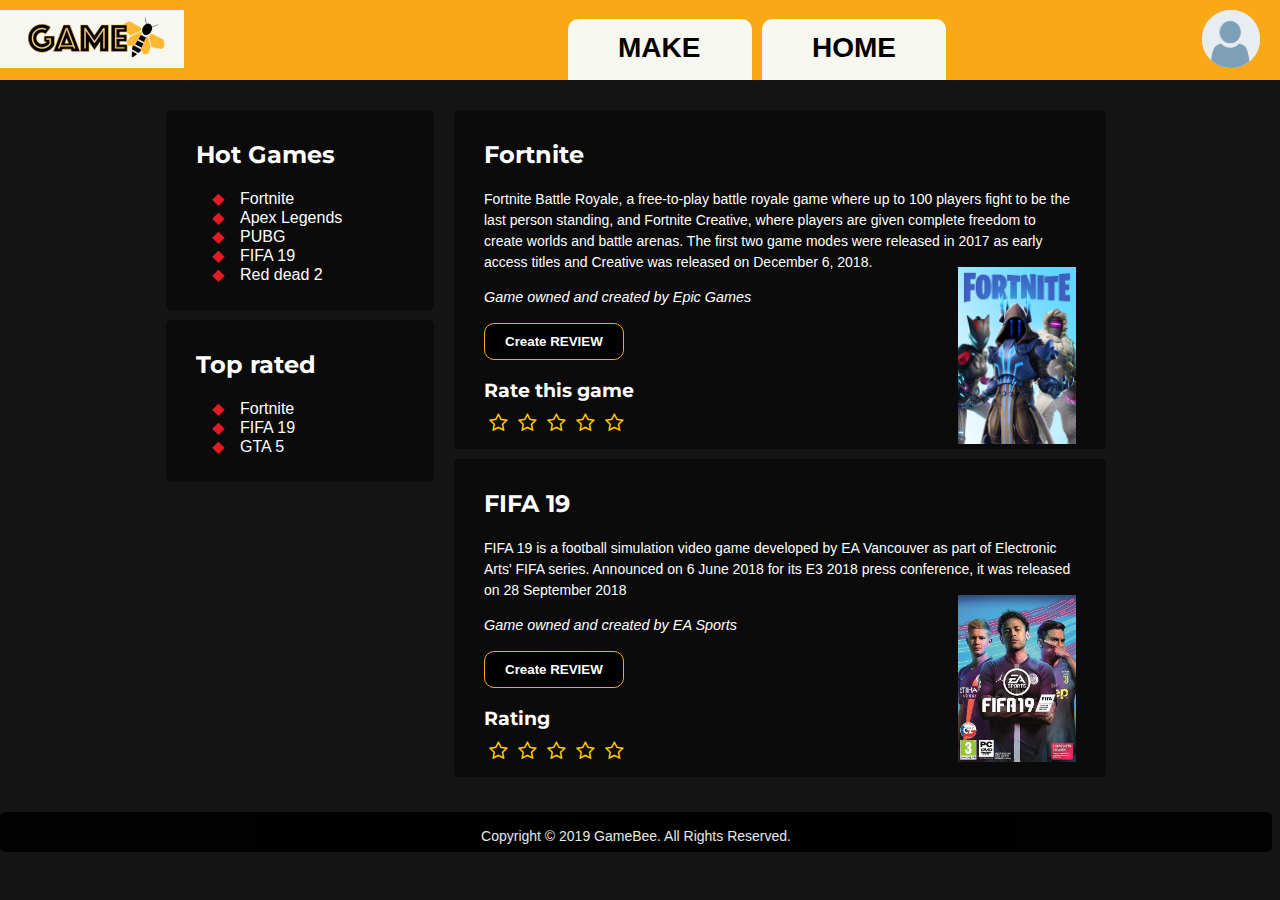
==== GameBee/index.html @ d66dc52a "GameBee-pagina principala" ====
<!DOCTYPE html>
<html>
<head>
  <title>Game Bee</title>
  <meta charset="UTF-8">
  <meta name="description" content="Games database">
  <meta name="author" content="Rares & Gabi & Andrada & Razvan">
  <meta name="viewport" content="width=device-width, initial-scale=1.0">
  <link rel="shortcut icon" type="image/x-icon" href="logo.png" />
  <link rel="stylesheet" type="text/css" href="style.css">
  <link href='https://fonts.googleapis.com/css?family=Montserrat' rel='stylesheet'>
  <link rel="stylesheet" href="https://maxcdn.bootstrapcdn.com/font-awesome/4.6.1/css/font-awesome.min.css">
  <meta http-equiv="X-UA-Compatible" content="ie=edge">
  <!-- <script src=".\anime.min.js"></script> -->

</head>
<body>
  <nav class="navbar">
    <div class="avatar">
      <img src="avatar.png" alt="Account" width="100%">
     </div>
     <div class="login-menu">
     </div>
    <div class="navbar-logo">
      <?xml version="1.0" encoding="utf-8"?>
      <!-- Generator: Adobe Illustrator 23.0.2, SVG Export Plug-In . SVG Version: 6.00 Build 0)  -->
      <svg class="logo" version="1.1" id="Layer_1" xmlns="http://www.w3.org/2000/svg" xmlns:xlink="http://www.w3.org/1999/xlink" x="0px" y="0px"
      viewBox="0 0 260.31 104.74" style="enable-background:new 0 0 260.31 104.74;" xml:space="preserve">
      <style type="text/css">
      .st0{stroke:#FBB03B;stroke-miterlimit:10;}
      </style>
      <g id="snUvzw.tif">

        <image style="overflow:visible;" width="1271" height="868" id="Layer_0" xlink:href="[data-uri]" transform="matrix(0.0584 0.0305 -0.0397 0.076 186.1343 0)">
      </image>
     </g>
     <g>
      <path class="st0" d="M32.18,43.34c-0.86-0.77-1.94-1.36-3.24-1.76c-1.3-0.41-2.57-0.61-3.82-0.61c-1.39,0-2.66,0.25-3.82,0.76
      c-1.15,0.5-2.15,1.2-2.99,2.09c-0.84,0.89-1.5,1.96-1.98,3.2c-0.48,1.25-0.72,2.59-0.72,4.03s0.26,2.78,0.79,4.03
      c0.53,1.25,1.25,2.32,2.16,3.2c0.91,0.89,1.98,1.58,3.2,2.09c1.22,0.5,2.53,0.76,3.92,0.76c1.63,0,3.12-0.35,4.46-1.04
      c1.34-0.7,2.5-1.64,3.46-2.84H29.3V47.15h18.5v15.98c-1.1,1.97-2.42,3.76-3.96,5.36c-1.54,1.61-3.25,2.99-5.15,4.14
      c-1.9,1.15-3.95,2.04-6.16,2.66c-2.21,0.62-4.49,0.94-6.84,0.94c-3.46,0-6.72-0.65-9.79-1.94c-3.07-1.3-5.75-3.07-8.03-5.33
      c-2.28-2.26-4.08-4.92-5.4-7.99C1.16,57.9,0.5,54.59,0.5,51.04c0-3.46,0.62-6.72,1.87-9.79c1.25-3.07,2.96-5.75,5.15-8.03
      c2.18-2.28,4.78-4.08,7.78-5.4c3-1.32,6.23-1.98,9.68-1.98c2.69,0,5.02,0.26,6.98,0.79c1.97,0.53,3.62,1.13,4.97,1.8
      c1.58,0.77,2.9,1.61,3.96,2.52L32.18,43.34z M32.9,34.05c-0.62-0.29-1.32-0.53-2.09-0.72c-0.67-0.19-1.46-0.36-2.38-0.5
      c-0.91-0.14-1.92-0.22-3.02-0.22c-2.54,0-4.92,0.46-7.13,1.37c-2.21,0.91-4.13,2.17-5.76,3.78c-1.63,1.61-2.92,3.54-3.85,5.8
      c-0.94,2.26-1.4,4.75-1.4,7.49s0.48,5.23,1.44,7.49c0.96,2.26,2.28,4.19,3.96,5.8c1.68,1.61,3.64,2.87,5.87,3.78
      c2.23,0.91,4.62,1.37,7.16,1.37c3.31,0,6.31-0.78,9-2.34c2.69-1.56,4.87-3.64,6.55-6.23v-9.43h-7.63v1.73h5.76v7.2
      c-1.49,2.21-3.42,3.96-5.8,5.26s-5,1.94-7.88,1.94c-2.3,0-4.45-0.4-6.44-1.19c-1.99-0.79-3.74-1.92-5.26-3.38
      c-1.51-1.46-2.7-3.22-3.56-5.26c-0.86-2.04-1.3-4.28-1.3-6.73c0-2.45,0.42-4.69,1.26-6.73c0.84-2.04,1.99-3.79,3.46-5.26
      c1.46-1.46,3.18-2.59,5.15-3.38c1.97-0.79,4.1-1.19,6.41-1.19c0.86,0,1.68,0.07,2.45,0.22c0.77,0.14,1.44,0.29,2.02,0.43
      c0.67,0.19,1.3,0.38,1.87,0.58L32.9,34.05z"/>
      <path class="st0" d="M64.22,26.99h11.52l18.22,48.02H78.84l-1.58-4.32H62.71l-1.58,4.32H46L64.22,26.99z M56.73,69.25l1.37-3.6
      h23.76l1.37,3.6h2.02l-13.9-36.5h-2.74l-13.9,36.5H56.73z M69.98,34.48l11.23,29.45H58.75L69.98,34.48z M73.22,60.11l-3.24-8.42
      l-3.24,8.42H73.22z"/>
      <path class="st0" d="M95.04,26.99h12.67l12.53,18.43l12.46-18.43h12.67v48.02h-15.34V57.74l-9.79,14.4l-9.86-14.4v17.28H95.04
      V26.99z M104.11,69.25V36.21l16.13,23.47l16.06-23.47v33.05h1.87v-36.5h-1.87l-16.06,23.69l-16.13-23.69h-1.87v36.5H104.11z"/>
      <path class="st0" d="M150.4,26.99h28.3v12.6h-12.96v5.33h12.74v11.95h-12.74v5.54h13.46v12.6h-28.8V26.99z M173.88,69.25v-1.73
      h-14.4V51.76h13.68v-1.73h-13.68V34.48h14.4v-1.73H157.6v36.5H173.88z"/>
     </g>
     </svg>
    </div>
    <div class="navbar-button">
        <a class="active nav-link nav-link-ltr" href="Create.html">Home</a>
    </div>
    <div class="navbar-button">
        <a class="active nav-link nav-link-ltr" href="Create.html">Make</a>
    </div>
  </nav>
<div class="wrapper">
      <div class="row">
          <div class="column-left">

           <article class="article-content">
              <h2>Hot Games</h2>
              <ul>
                  <li><a class="link-hover" href="#">Fortnite</a></li>
                  <li><a class="link-hover" href="#">Apex Legends</a></li>
                  <li><a class="link-hover" href="#">PUBG</a></li>
                  <li><a class="link-hover" href="#">FIFA 19</a></li>
                  <li><a class="link-hover" href="#">Red dead 2</a></li>

              </ul>
           </article>

           <article class="article-content">
              <h2>Top rated</h2>
              <ul>
                  <li><a class="link-hover" href="#">Fortnite</a></li>
                  <li><a class="link-hover" href="#">FIFA 19</a></li>
                  <li><a class="link-hover" href="#">GTA 5</a></li>
              </ul>
           </article>

          </div>
          <div class="column-right">

          <article class="article-content">
              <header>
                  <h2>Fortnite</h2>
              </header>
              <content>
                  <p>
                     Fortnite Battle Royale, a free-to-play battle royale game where up
                      to 100 players fight to be the last person standing, and Fortnite Creative,
                       where players are given complete freedom to create worlds and battle arenas.
                        The first two game modes were released in 2017 as early access titles and Creative was
                         released on December 6, 2018.
                  </p>
                  <img src="Fortnite.jpg" alt="Fortnite-image" width="20%">
              </content>

              <footer>
                  <p class="post-info">Game owned and created by Epic Games</p>
              </footer>

              <button onclick="location.href ='./Chestionar.html'" class="fancy-button">
                  Create REVIEW
              </button>

              <h3>Rate this game</h3>
              <div class="rating">
                  <span class="rating-star" data-value="5"></span>
                  <span class="rating-star" data-value="4"></span>
                  <span class="rating-star" data-value="3"></span>
                  <span class="rating-star" data-value="2"></span>
                  <span class="rating-star" data-value="1"></span>
              </div>
            </article>
          <article class="article-content">
              <header>
                  <h2>FIFA 19</h2>
              </header>
              <content>
                  <p>
                    FIFA 19 is a football simulation video game developed by
                       EA Vancouver as part of Electronic Arts' FIFA series.
                      Announced on 6 June 2018 for its E3 2018 press conference,
                      it was released on 28 September 2018
                  </p>
                  <img src="Fifa.jpg" alt="Fortnite-image" width="20%">
              </content>

              <footer>
                  <p class="post-info">Game owned and created by EA Sports</p>
              </footer>

              <button onclick="location.href ='./create.html'" class="fancy-button">
                  Create REVIEW
              </button>

              <h3>Rating</h3>
         <div class="rating">
                  <span class="rating-star" data-value="5"></span>
                  <span class="rating-star" data-value="4"></span>
                  <span class="rating-star" data-value="3"></span>
                  <span class="rating-star" data-value="2"></span>
                  <span class="rating-star" data-value="1"></span>
              </div>

          </article>

          </div>
      </div>
  </div>

<footer class="mainFooter">

  <p>Copyright © 2019 GameBee. All Rights Reserved.</p>

</footer>

</body>

</html>
---- GameBee/style.css ----
* {
  box-sizing: border-box;
}
body {
  background-color: #141414;
  margin-top: 0%;
  margin-bottom: 0%;
  margin-left: 0%;
  margin-bottom: 0%;
}

.navbar {
  background-color:  #FAA916;
  width: 100%;
  height: 80px;
  position: fixed;

}
.navbar .navbar-logo {
  background-color: #F7F7F2;
  height: 58px;
  width: 184px;
  margin-top: 10px;
  float: left;
}
.navbar .logo {
  height: 100%;
  width: 160px;
  margin-left: 20px;
  position: relative;

}
.navbar .navbar-button:nth-last-of-type(1n+2) {
  margin-right:20%;
}
.navbar .navbar-button {
  background-color: #F7F7F2;
  height: 61px;
  width: 184px;
  margin-left: 10px;
  margin-top: 19px;
  float: right;
  -webkit-border-top-left-radius: 10px;
  -webkit-border-top-right-radius: 10px;
  -moz-border-radius-topleft: 10px;
  -moz-border-radius-topright: 10px;
  border-top-left-radius: 10px;
  border-top-right-radius: 10px;
  border-color: #141414;

}
.navbar .avatar {
  background-color: white;
  height: 58px;
  width: 58px;
  border-radius: 50%;
  float: right;
  margin-right:20px;
  margin-top: 10px;
  z-index: 1;
}
.navbar .login-menu {
  background-color: #6B2B06;
  height: 400px;
  width: 300px;
  top:3px;
  right:10px;
  position: absolute;
  z-index: -1;
  border-radius: 10px 30px 10px 10px;
  display: none;
  -webkit-transition:  2s;
  transition: width 2s;
}
.navbar .avatar:hover + .login-menu, .login-menu:hover{
  display: inline-block;

}
.navbar .avatar:hover ~ .navbar-button{

}
.navbar .login-menu:hover ~ .navbar-button{
 }
p {
  color: white;
  font-size: 87.5%;
  font-family: Arial, Helvetica, sans-serif;
  line-height: 1.5;
  text-align: left;

}

h2 {
  color: #ffffff;
  font-family: 'Montserrat';

}
h3 {
  color: white;
  font-family: 'Montserrat';
  margin-bottom: 10px;
  font-weight: bolder;
}
ul {
  font-family: Arial, Helvetica, sans-serif ;
  list-style: none;
  padding: 0px;
}
ul li:before{
    content: '\25C6';
    color: #e51b23;
    margin: 0 1em;
}
a {
  font-family: Arial, Helvetica, sans-serif ;
  text-decoration: none;
  color: white;
}
.link-hover {
  opacity : 1 !important;
  -webkit-transition : all 0.4s ease-in-out ;
  -moz-transition : all 0.4s ease-in-out ;
  transition : all 0.4s ease-in-out ;
}
.link-hover:hover {
  opacity : 0.6 !important;
  -webkit-transition : all 0.4s ease-in-out ;
  -moz-transition : all 0.4s ease-in-out ;
  transition : all 0.4s ease-in-out ;
}
.column-left {
    float: left;
    width: 30%;
}
.column-right {
    float: left;
    width: 70%;
}
.content{
  width: 70%;
  float: left;
 }
.article-content{
  background-color: rgb(0,0,0, 0.45);
  border-radius: 5px;
  padding: 10px 30px;
  margin: 10px 10px;
 }
.post-info{
  font-style: italic;
  color: white;
  font-size: 90%;
}
.wrapper {
    width: 960px;
    position: relative;
    background: transparent;
    margin-left: auto;
    margin-right: auto;
    padding-top: 100px;
    z-index: -1;
}
content img {
  float: right;
  margin-top:-20px;
}
@media screen and (max-width: 1000px) {
  .column-right {
      float: left;
      width: 60%;
  }
}
@media screen and (max-width: 900px) {
  .column-right {
      float: left;
      width: 50%;
  }
}
@media screen and (max-width: 768px) {
    .column-right {
      width: 100%;
    }
    .column-left {
      width: 100%;
    }
    .wrapper {
      width: 100%;
      padding-top: 140px;
    }
    .column {
        width: 100%;
    }
  }

.nav-link {
  font-weight: bold;
  font-size: 28px;
  text-transform: uppercase;
  text-decoration: none;
  color: #000000;
  padding: 13px 0px;
  margin: 0px 50px;
  display: inline-block;
  position: relative;
  margin-right:100px;
}
.nav-link::before {
  transition: 300ms;
  height: 4px;
  content: "";
  position: absolute;
  background-color: #000000;
}
.nav-link-ltr::before {
  width: 0%;
  bottom: 10px;
}
.nav-link-ltr:hover::before {
  width: 100%;
}
@media screen and (max-width: 768px) {

  .header-right {
    width: 100%;
  }
  .nav-link {
    margin: 0px 8px 0px 0px;
  }
  .header {
    height:120px;
  }
}
/* Footer */

.mainFooter{
  width: 100%;
  height: 40px;
  float: left;
  border-radius: 5px;
  margin-top: 2%;
  background-color: black;
  opacity: 0.9
}

.mainFooter p{
  text-align: center;
  color : white;
}


/* Rating */

.rating {
  overflow: hidden;
  display: inline-block;
  position: relative;
  font-size:20px;
  color: #FFCA00;
}
.rating-star {
  padding: 0 5px;
  margin: 0;
  cursor: pointer;
  display: block;
  float: right;
}
.rating-star:after {
  position: relative;
  font-family: FontAwesome;
  content:'\f006';
}
.rating-star.checked ~ .rating-star:after,
.rating-star.checked:after {
  content:'\f005';
}
.rating:hover .rating-star:after {content:'\f006';}
.rating-star:hover ~ .rating-star:after,
.rating-star:hover:after {
  content:'\f005' !important;
}

/* Button */

.fancy-button {
  display: block;
  background-color: black;
  border: 1px solid #FAA916;
  border-radius: 10px;
  padding: 10px 20px;
  margin: 10px 0px;
  color: white;
  font-weight: bold;
  -webkit-transition : all 0.4s ease-in-out ;
  -moz-transition : all 0.4s ease-in-out ;
  transition : all 0.4s ease-in-out ;
}
.fancy-button:hover {
  background-color: #FAA916;
  -webkit-transition : all 0.4s ease-in-out ;
  -moz-transition : all 0.4s ease-in-out ;
  transition : all 0.4s ease-in-out ;

}
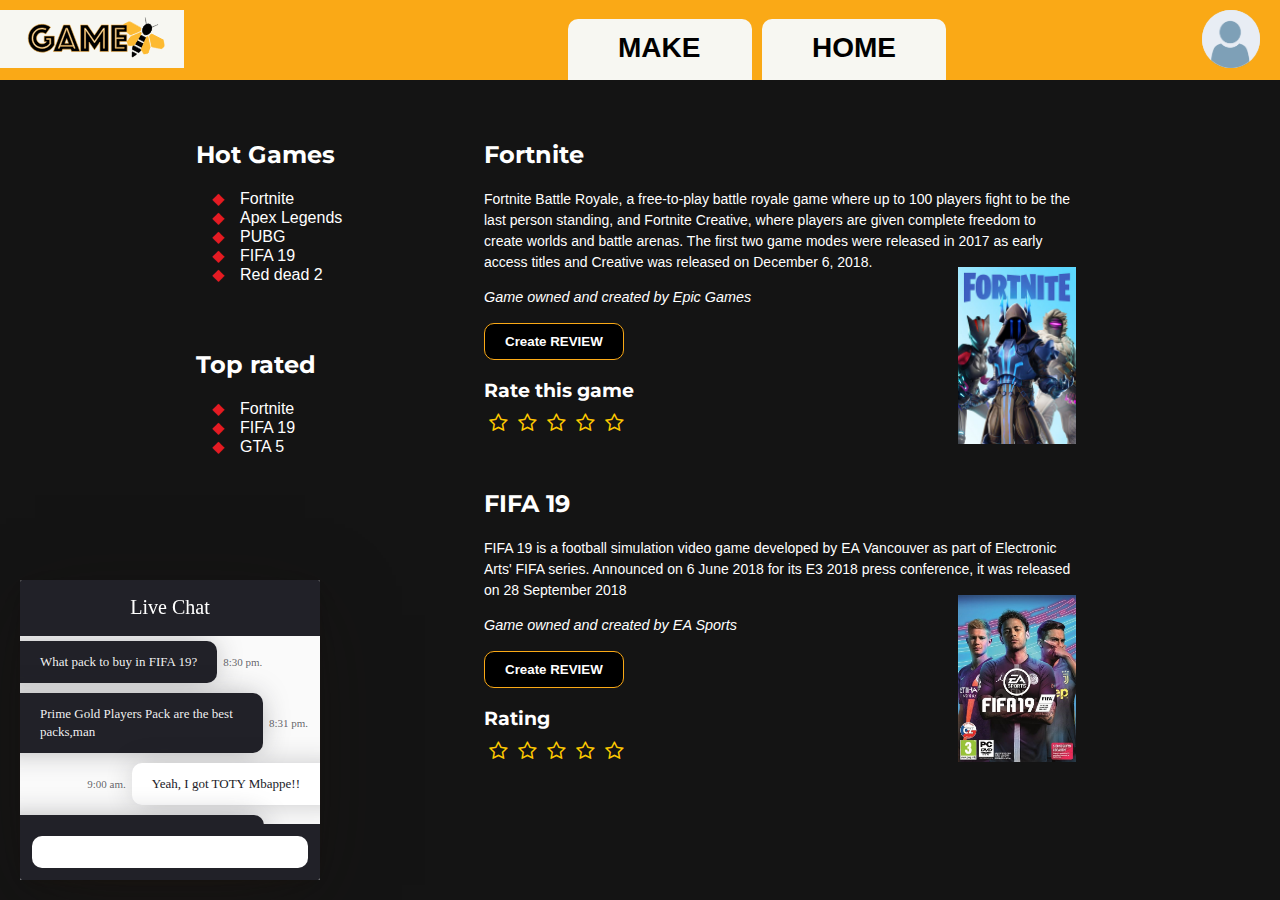
==== commit ac27c0a0: "Completare+chat+resp" ====
--- a/GameBee/index.html
+++ b/GameBee/index.html
@@ -8,22 +8,40 @@
   <meta name="viewport" content="width=device-width, initial-scale=1.0">
   <link rel="shortcut icon" type="image/x-icon" href="logo.png" />
   <link rel="stylesheet" type="text/css" href="style.css">
+  <link rel="stylesheet" type="text/css" href="chat.css">
   <link href='https://fonts.googleapis.com/css?family=Montserrat' rel='stylesheet'>
   <link rel="stylesheet" href="https://maxcdn.bootstrapcdn.com/font-awesome/4.6.1/css/font-awesome.min.css">
   <meta http-equiv="X-UA-Compatible" content="ie=edge">
   <!-- <script src=".\anime.min.js"></script> -->
-
 </head>
 <body>
   <nav class="navbar">
     <div class="avatar">
-      <img src="avatar.png" alt="Account" width="100%">
+      <img src="avatar.png" alt="Account" style="width:100%;">
      </div>
      <div class="login-menu">
+       <h2 style="margin-left:80px;">Utilizator</h2>
+       <button onclick="location.href ='./Login.html'" class="fancy-button">
+           LOGIN
+       </button>
+       <button onclick="" class="fancy-button">
+           LOG OUT
+       </button>
+       <button onclick="location.href ='./Register.html'" class="fancy-button">
+           REGISTER
+       </button>
+       <button onclick="location.href ='./Account.html'" class="fancy-button">
+           Account info
+       </button>
+       <h2 style="margin-left:20px; font-size:10px;">Or connect with:</h2>
+       <div class="social">
+         <span class="social-fb" ></span>
+         <span class="social-git" ></span>
+         <span class="social-tw" ></span>
+       </div>
      </div>
     <div class="navbar-logo">
-      <?xml version="1.0" encoding="utf-8"?>
-      <!-- Generator: Adobe Illustrator 23.0.2, SVG Export Plug-In . SVG Version: 6.00 Build 0)  -->
+
       <svg class="logo" version="1.1" id="Layer_1" xmlns="http://www.w3.org/2000/svg" xmlns:xlink="http://www.w3.org/1999/xlink" x="0px" y="0px"
       viewBox="0 0 260.31 104.74" style="enable-background:new 0 0 260.31 104.74;" xml:space="preserve">
       <style type="text/css">
@@ -364,24 +382,24 @@
      </svg>
     </div>
     <div class="navbar-button">
-        <a class="active nav-link nav-link-ltr" href="Create.html">Home</a>
+        <a class="active nav-link nav-link-ltr" href="index.html">Home</a>
     </div>
     <div class="navbar-button">
-        <a class="active nav-link nav-link-ltr" href="Create.html">Make</a>
+        <a class="active nav-link nav-link-ltr" href="Make.html">Make</a>
     </div>
   </nav>
-<div class="wrapper">
+ <div class="wrapper">
       <div class="row">
           <div class="column-left">
 
            <article class="article-content">
               <h2>Hot Games</h2>
               <ul>
-                  <li><a class="link-hover" href="#">Fortnite</a></li>
-                  <li><a class="link-hover" href="#">Apex Legends</a></li>
-                  <li><a class="link-hover" href="#">PUBG</a></li>
-                  <li><a class="link-hover" href="#">FIFA 19</a></li>
-                  <li><a class="link-hover" href="#">Red dead 2</a></li>
+                  <li><a class="link-hover" href="./Create.html">Fortnite</a></li>
+                  <li><a class="link-hover" href="./Create.html">Apex Legends</a></li>
+                  <li><a class="link-hover" href="./Create.html">PUBG</a></li>
+                  <li><a class="link-hover" href="./Create.html">FIFA 19</a></li>
+                  <li><a class="link-hover" href="./Create.html">Red dead 2</a></li>
 
               </ul>
            </article>
@@ -394,6 +412,59 @@
                   <li><a class="link-hover" href="#">GTA 5</a></li>
               </ul>
            </article>
+           <div class="chatbox">
+             <header>
+               <h6>Live Chat</h6>
+             </header>
+
+             <section>
+               <div class="scroll">
+                 <div class="message-chatbox in">
+                   <div class="message-box">
+                     What pack to buy in FIFA 19?
+                   </div>
+                   <span class="ago">8:30 pm.</span>
+                 </div>
+                 <div class="message-chatbox in">
+                   <div class="message-box">
+                     Prime Gold Players Pack are the best packs,man
+                   </div>
+                   <span class="ago">8:31 pm.</span>
+                 </div>
+                 <div class="message-chatbox out">
+                   <div class="message-box">
+                     Yeah, I got TOTY Mbappe!!
+                   </div>
+                   <span class="ago">9:00 am.</span>
+                 </div>
+                 <div class="message-chatbox in">
+                   <div class="message-box">
+                     I wasnt that lucky as you ,mate. Got 77 Chupo Mothing
+                   </div>
+                   <span class="ago">9:10 am.</span>
+                 </div>
+                 <div class="message-chatbox in">
+                   <div class="message-box">
+                     Got 88 Aubameyang , his shoot is BEAST FIREFIREFIRE
+                   </div>
+                   <span class="ago">9:10 pm.</span>
+                 </div>
+                 <div class="message-chatbox out">
+                   <div class="message-box">
+                     RONALDO 99 Here guys. But not with the prime packs, but the Ultimate packs.They are expensive too!
+                   </div>
+                   <span class="ago">9:16 pm.</span>
+                 </div>
+
+               </div>
+             </section>
+
+             <footer>
+               <div>
+                 <input type="text" class="search">
+               </div>
+             </footer>
+           </div>
 
           </div>
           <div class="column-right">
@@ -402,7 +473,7 @@
               <header>
                   <h2>Fortnite</h2>
               </header>
-              <content>
+              <div class="con">
                   <p>
                      Fortnite Battle Royale, a free-to-play battle royale game where up
                       to 100 players fight to be the last person standing, and Fortnite Creative,
@@ -410,14 +481,14 @@
                         The first two game modes were released in 2017 as early access titles and Creative was
                          released on December 6, 2018.
                   </p>
-                  <img src="Fortnite.jpg" alt="Fortnite-image" width="20%">
-              </content>
+                  <img src="Fortnite.jpg" alt="Fortnite-image" style="width:20%;">
+              </div>
 
               <footer>
                   <p class="post-info">Game owned and created by Epic Games</p>
               </footer>
 
-              <button onclick="location.href ='./Chestionar.html'" class="fancy-button">
+              <button onclick="location.href ='./Create.html'" class="fancy-button">
                   Create REVIEW
               </button>
 
@@ -434,21 +505,21 @@
               <header>
                   <h2>FIFA 19</h2>
               </header>
-              <content>
+              <div class="con">
                   <p>
                     FIFA 19 is a football simulation video game developed by
                        EA Vancouver as part of Electronic Arts' FIFA series.
                       Announced on 6 June 2018 for its E3 2018 press conference,
                       it was released on 28 September 2018
                   </p>
-                  <img src="Fifa.jpg" alt="Fortnite-image" width="20%">
-              </content>
+                  <img src="Fifa.jpg" alt="Fortnite-image" style="width:20%;">
+              </div>
 
               <footer>
                   <p class="post-info">Game owned and created by EA Sports</p>
               </footer>
 
-              <button onclick="location.href ='./create.html'" class="fancy-button">
+              <button onclick="location.href='./Create.html'" class="fancy-button">
                   Create REVIEW
               </button>
 
@@ -467,11 +538,8 @@
       </div>
   </div>
 
-<footer class="mainFooter">
-
-  <p>Copyright © 2019 GameBee. All Rights Reserved.</p>
-
-</footer>
+
+
 
 </body>
 
--- a/GameBee/style.css
+++ b/GameBee/style.css
@@ -8,7 +8,6 @@
   margin-left: 0%;
   margin-bottom: 0%;
 }
-
 .navbar {
   background-color:  #FAA916;
   width: 100%;
@@ -58,6 +57,7 @@
   margin-right:20px;
   margin-top: 10px;
   z-index: 1;
+
 }
 .navbar .login-menu {
   background-color: #6B2B06;
@@ -81,6 +81,25 @@
 }
 .navbar .login-menu:hover ~ .navbar-button{
  }
+.navbar .login-menu .fancy-button{
+  background-color:#141414;
+  margin: 0 auto;
+  width: 100%;
+  height:60px;
+
+  border-radius:0px;
+  border-style:none;
+}
+.navbar .login-menu .fancy-button:first-of-type{
+  margin-top:28px;
+}
+.navbar .login-menu .fancy-button:hover {
+  background-color: #FAA916;
+  -webkit-transition : all 0.4s ease-in-out ;
+  -moz-transition : all 0.4s ease-in-out ;
+  transition : all 0.4s ease-in-out ;
+
+}
 p {
   color: white;
   font-size: 87.5%;
@@ -89,7 +108,6 @@
   text-align: left;
 
 }
-
 h2 {
   color: #ffffff;
   font-family: 'Montserrat';
@@ -136,12 +154,8 @@
     float: left;
     width: 70%;
 }
-.content{
-  width: 70%;
-  float: left;
- }
 .article-content{
-  background-color: rgb(0,0,0, 0.45);
+
   border-radius: 5px;
   padding: 10px 30px;
   margin: 10px 10px;
@@ -160,7 +174,7 @@
     padding-top: 100px;
     z-index: -1;
 }
-content img {
+.con img {
   float: right;
   margin-top:-20px;
 }
@@ -175,7 +189,14 @@
       float: left;
       width: 50%;
   }
-}
+  .navbar .navbar-button {
+  display:none;
+
+  }
+
+}
+
+
 @media screen and (max-width: 768px) {
     .column-right {
       width: 100%;
@@ -191,7 +212,6 @@
         width: 100%;
     }
   }
-
 .nav-link {
   font-weight: bold;
   font-size: 28px;
@@ -230,6 +250,7 @@
     height:120px;
   }
 }
+
 /* Footer */
 
 .mainFooter{
@@ -241,12 +262,42 @@
   background-color: black;
   opacity: 0.9
 }
-
 .mainFooter p{
   text-align: center;
   color : white;
 }
 
+/* Social */
+
+.social {
+  overflow: hidden;
+  display: inline-block;
+  position: relative;
+  font-size:40px;
+  color: #FFCA00;
+}
+.social-fb {
+  padding: 0 5px;
+  margin-left: 80px;
+  margin-top: -2px;
+  cursor: pointer;
+  display: block;
+
+}
+.social-fb:after {
+  position: relative;
+  font-family: FontAwesome;
+  content:'\f082';
+}
+.social-fb.checked ~ .social-fb:after,
+.social-fb.checked:after {
+  content:'\f082';
+}
+.social:hover .social-fb:after {content:'\f09a';}
+.social-fb:hover ~ .social-fb:after,
+.social-fb:hover:after {
+  content:'\f09a' !important;
+}
 
 /* Rating */
 
--- a/GameBee/chat.css
+++ b/GameBee/chat.css
@@ -0,0 +1,146 @@
+
+.chatbox {
+  background: #fff;
+  border-radius: 2px;
+  overflow: hidden;
+  min-width: 300px;
+  width: 300px;
+  height: 300px;
+  margin: 20px;
+  box-shadow: 0 20px 80px -15px rgba(28, 20, 13, 0.5), 0 5px 20px -5px rgba(28, 20, 13, 0.3);
+  display: flex;
+  flex-direction: column;
+  position:fixed;
+  left:0;
+  bottom:0;
+}
+
+.chatbox header, .chatbox section, .chatbox footer {
+  width: 100%;
+}
+
+.chatbox header {
+  height: 56px;
+  background: #212128;
+  color: #FFFFFF;
+  display: flex;
+  align-items: center;
+  justify-content: center;
+  padding: 16px;
+  box-sizing: border-box;
+  line-height: 24px;
+  box-shadow: 0 2px 4px -1px rgba(0, 0, 0, 0.2), 0 4px 5px 0 rgba(0, 0, 0, 0.14), 0 1px 10px 0 rgba(0, 0, 0, 0.12);
+}
+.chatbox header h6 {
+  text-align: center;
+  flex-grow: 1;
+  font-family: 'Roboto Condensed';
+  font-size: 20px;
+  font-weight: normal;
+  margin: 0 0 2px 0;
+}
+
+
+.chatbox section {
+  flex: auto;
+  background: #FAFAFA;
+  max-height: 500px;
+  overflow: auto;
+}
+.chatbox section .scroll {
+  width: 100%;
+  position: relative;
+  overflow: hidden;
+}
+.chatbox section .message-chatbox {
+  padding: 5px 0;
+  display: flex;
+  flex-direction: row;
+  width: 100%;
+  box-sizing: border-box;
+}
+.chatbox section .message-chatbox .message-box {
+  order: 1;
+  position: relative;
+  display: inline-block;
+  font-size: 13px;
+  line-height: 18px;
+  font-weight: 400;
+  font-family: Roboto;
+}
+.chatbox section .message-chatbox .ago {
+  font-size: 11px;
+  align-self: center;
+  white-space: nowrap;
+  padding: 6px;
+  color: rgba(33, 33, 40, 0.7);
+  font-family: Roboto;
+}
+.chatbox section .message-chatbox.in {
+  justify-content: flex-start;
+  padding-right: 6px;
+}
+.chatbox section .message-chatbox.in .message-box {
+  background: #212128;
+  padding: 12px 20px 12px 50px;
+  left: -30px;
+  margin-right: -30px;
+  border-radius: 0 10px 10px 0;
+  color: rgba(255, 255, 255, 0.95);
+  box-shadow: 0 0 30px -5px rgba(33, 33, 40, 0.4);
+}
+.chatbox section .message-chatbox.in .ago {
+  order: 2;
+}
+.chatbox section .message-chatbox.out {
+  justify-content: flex-end;
+  padding-left: 6px;
+}
+.chatbox section .message-chatbox.out .message-box {
+  background: #ffffff;
+  padding: 12px 50px 12px 20px;
+  right: -30px;
+  margin-left: -30px;
+  border-radius: 10px 0 0 10px;
+  color: #212128;
+  box-shadow: 0 0 30px -5px rgba(33, 33, 40, 0.3);
+}
+.chatbox section .message-chatbox.out .ago {
+  order: 0;
+}
+
+.chatbox footer {
+  min-height: 56px;
+  height: 56px;
+  background: #fff;
+  display: flex;
+  align-items: center;
+  justify-content: center;
+  overflow: hidden;
+}
+.chatbox footer div {
+  position: relative;
+  padding: 12px;
+  width: 100%;
+  background: #212128;
+}
+.chatbox footer div .search {
+  background: #ffffff;
+  color: #212128;
+  border: 0;
+  -box-shadow: 0 0 30px -5px rgba(33, 33, 40, 0.4);
+  width: 100%;
+  border-radius: 10px;
+  padding: 7px 12px;
+  box-sizing: border-box;
+  outline: none;
+  font-size: 13px;
+  line-height: 18px;
+  font-weight: 400;
+  font-family: Roboto;
+}
+
+
+::-webkit-scrollbar {
+  width: 0;
+}
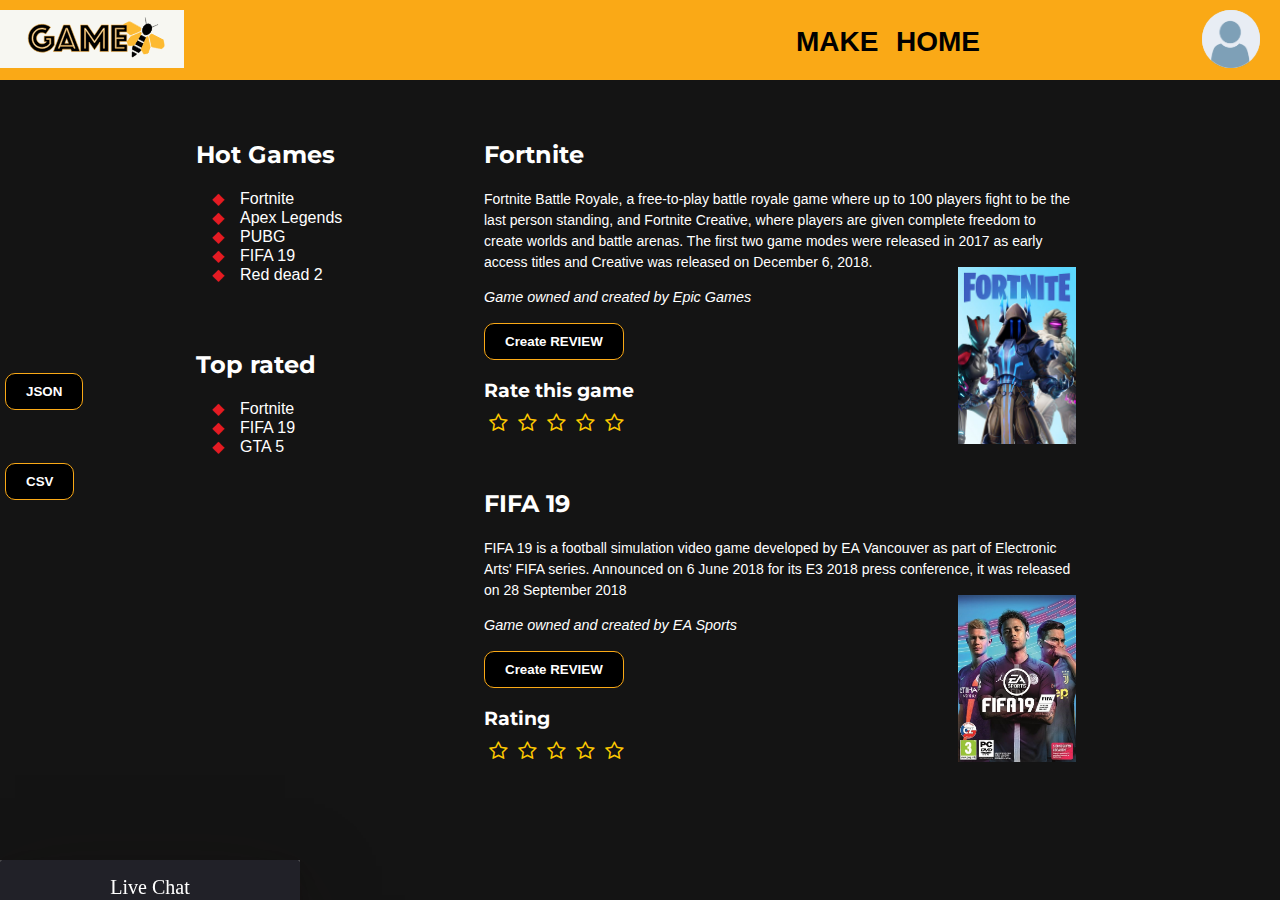
==== commit 1c33a3d6: "Update livechat +media querry +butoane export" ====
--- a/GameBee/index.html
+++ b/GameBee/index.html
@@ -388,7 +388,18 @@
         <a class="active nav-link nav-link-ltr" href="Make.html">Make</a>
     </div>
   </nav>
+  <div class="export1">
+      <button onclick="location.href =''" class="fancy-button">
+        CSV
+    </button>
+    </div>
+    <div class="export2">
+        <button onclick="location.href =''" class="fancy-button">
+          JSON
+      </button>
+    </div>
  <div class="wrapper">
+      
       <div class="row">
           <div class="column-left">
 
--- a/GameBee/style.css
+++ b/GameBee/style.css
@@ -33,11 +33,11 @@
   margin-right:20%;
 }
 .navbar .navbar-button {
-  background-color: #F7F7F2;
+  
   height: 61px;
-  width: 184px;
-  margin-left: 10px;
-  margin-top: 19px;
+  width: 100px;
+  margin-left: 0px;
+  margin-top: 13px;
   float: right;
   -webkit-border-top-left-radius: 10px;
   -webkit-border-top-right-radius: 10px;
@@ -57,6 +57,7 @@
   margin-right:20px;
   margin-top: 10px;
   z-index: 1;
+  
 
 }
 .navbar .login-menu {
@@ -69,12 +70,13 @@
   z-index: -1;
   border-radius: 10px 30px 10px 10px;
   display: none;
-  -webkit-transition:  2s;
+  -webkit-transition: width  2s;
   transition: width 2s;
+
 }
 .navbar .avatar:hover + .login-menu, .login-menu:hover{
   display: inline-block;
-
+  width:300px;
 }
 .navbar .avatar:hover ~ .navbar-button{
 
@@ -183,6 +185,7 @@
       float: left;
       width: 60%;
   }
+  
 }
 @media screen and (max-width: 900px) {
   .column-right {
@@ -190,10 +193,20 @@
       width: 50%;
   }
   .navbar .navbar-button {
-  display:none;
-
-  }
-
+  float:left;
+  margin-right:2%;
+  }
+  .navbar .navbar-button:nth-last-of-type(1n+2) {
+    margin-right:2%;
+  }
+  
+  .column-left .article-content {
+      float:right;
+    }
+    .navbar .avatar:hover ~ .navbar-button{
+      display: none;
+    
+    }
 }
 
 
@@ -203,6 +216,10 @@
     }
     .column-left {
       width: 100%;
+      margin-left:-40px;
+    }
+    .column-left .article-content {
+      float:right;
     }
     .wrapper {
       width: 100%;
@@ -210,6 +227,10 @@
     }
     .column {
         width: 100%;
+    }
+    .navbar .avatar:hover ~ .navbar-button{
+      display: none;
+    
     }
   }
 .nav-link {
@@ -352,3 +373,26 @@
   transition : all 0.4s ease-in-out ;
 
 }
+.export1
+{
+  position:absolute;
+  margin-left:0;
+  margin-top:35%;
+  
+  padding:5px;
+}
+.export2
+{
+  position:absolute;
+  margin-left:0;
+  margin-top:28%;
+  
+  padding:5px;
+}
+@media screen and (max-width: 1000px) {
+  
+  .navbar .avatar:hover ~ .navbar-button{
+    display: none;
+  
+  }
+}--- a/GameBee/chat.css
+++ b/GameBee/chat.css
@@ -11,9 +11,32 @@
   display: flex;
   flex-direction: column;
   position:fixed;
-  left:0;
-  bottom:0;
+  left:-20px;
+  bottom:-280px;
+  -webkit-transition: bottom 1.2s;
+  transition: bottom 1.2s;
+ 
 }
+.chatbox:hover {
+bottom:-20px;
+}
+@media screen and (max-width: 700px) {
+  .chatbox {
+    z-index:1;
+    width:100%;
+    
+  }
+  .chatbox:hover {
+    width:100%;
+    }
+}
+@media screen and (max-width: 1700px) {
+  .chatbox {
+    z-index:1;
+  }
+  
+}
+
 
 .chatbox header, .chatbox section, .chatbox footer {
   width: 100%;
